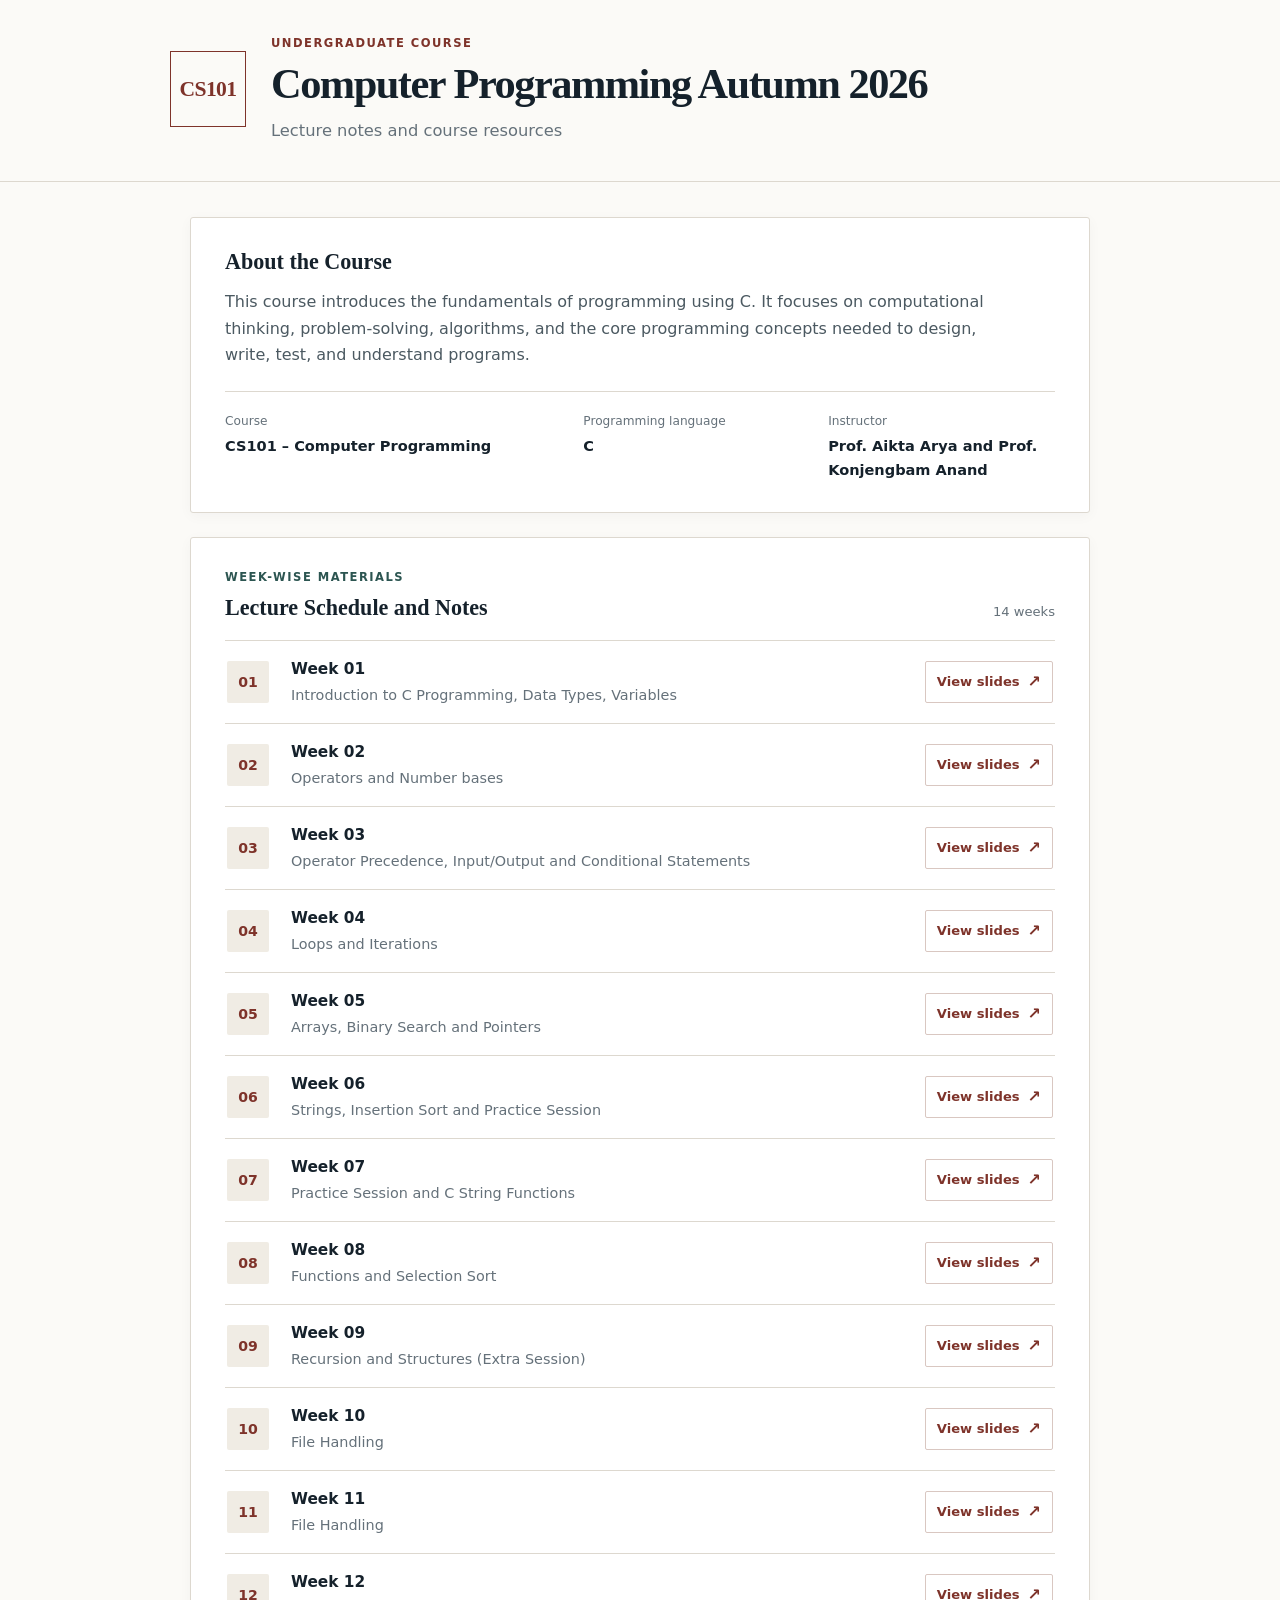
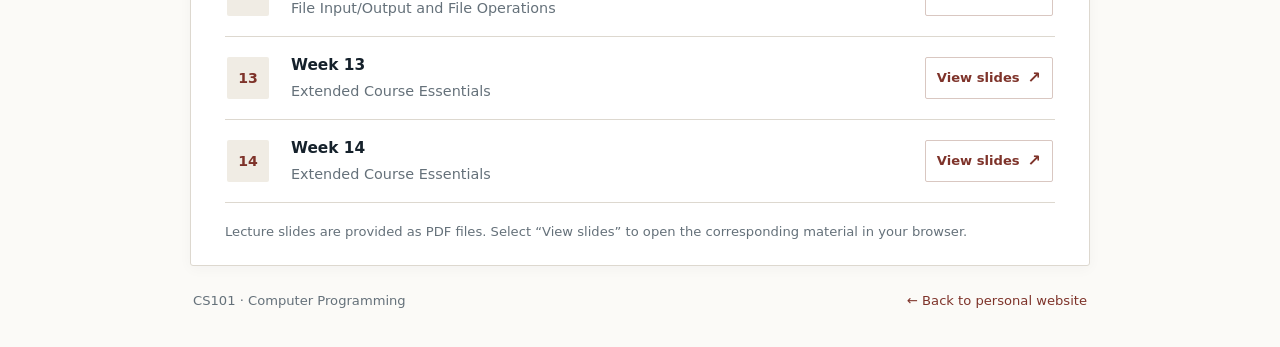
==== cs101/index.html @ c2912f99 "Add files via upload" ====
<!DOCTYPE html>
<html lang="en">
<head>
  <meta charset="UTF-8">
  <meta name="viewport" content="width=device-width, initial-scale=1.0">
  <meta name="description" content="CS101 Computer Programming course materials, week-wise lecture schedule and slides.">
  <title>CS101 | Computer Programming</title>
  <link rel="stylesheet" href="course.css">
</head>
<body>
  <header class="site-header">
    <div class="header-inner">
      <a class="course-mark" href="./" aria-label="CS101 home">CS101</a>
      <div class="header-copy">
        <p class="eyebrow">UNDERGRADUATE COURSE</p>
        <h1>Computer Programming Autumn 2026</h1>
        <p class="subtitle">Lecture notes and course resources</p>
      </div>
    </div>
  </header>

  <main class="container">
    <section class="intro" aria-labelledby="about-heading">
      <h2 id="about-heading">About the Course</h2>
      <p>
        This course introduces the fundamentals of programming using C. It focuses on
        computational thinking, problem-solving, algorithms, and the core programming
        concepts needed to design, write, test, and understand programs.
      </p>
      <div class="course-meta">
        <div><span class="meta-label">Course</span><span class="meta-value">CS101 – Computer Programming</span></div>
        <div><span class="meta-label">Programming language</span><span class="meta-value">C</span></div>
        <div><span class="meta-label">Instructor</span><span class="meta-value">Prof. Aikta Arya and Prof. Konjengbam Anand</span></div>
      </div>
    </section>

    <section class="schedule" aria-labelledby="schedule-heading">
      <div class="section-heading">
        <div>
          <p class="eyebrow section-eyebrow">WEEK-WISE MATERIALS</p>
          <h2 id="schedule-heading">Lecture Schedule and Notes</h2>
        </div>
        <span class="section-count">14 weeks</span>
      </div>

      <div class="week-list">
        <article class="week-row">
          <div class="week-number">01</div>
          <div class="week-details"><h3>Week 01</h3><p>Introduction to C Programming, Data Types, Variables</p></div>
          <a class="pdf-link" href="slides/Week1.pdf" target="_blank" rel="noopener">View slides <span>↗</span></a>
        </article>
        <article class="week-row">
          <div class="week-number">02</div>
          <div class="week-details"><h3>Week 02</h3><p>Operators and Number bases </p></div>
          <a class="pdf-link" href="slides/Week2.pdf" target="_blank" rel="noopener">View slides <span>↗</span></a>
        </article>
        <article class="week-row">
          <div class="week-number">03</div>
          <div class="week-details"><h3>Week 03</h3><p>Operator Precedence, Input/Output and Conditional Statements</p></div>
          <a class="pdf-link" href="slides/Week3.pdf" target="_blank" rel="noopener">View slides <span>↗</span></a>
        </article>
        <article class="week-row">
          <div class="week-number">04</div>
          <div class="week-details"><h3>Week 04</h3><p>Loops and Iterations</p></div>
          <a class="pdf-link" href="slides/Week4.pdf" target="_blank" rel="noopener">View slides <span>↗</span></a>
        </article>
        <article class="week-row">
          <div class="week-number">05</div>
          <div class="week-details"><h3>Week 05</h3><p>Arrays, Binary Search and Pointers</p></div>
          <a class="pdf-link" href="slides/Week5.pdf" target="_blank" rel="noopener">View slides <span>↗</span></a>
        </article>
        <article class="week-row">
          <div class="week-number">06</div>
          <div class="week-details"><h3>Week 06</h3><p>Strings, Insertion Sort and Practice Session</p></div>
          <a class="pdf-link" href="slides/Week6.pdf" target="_blank" rel="noopener">View slides <span>↗</span></a>
        </article>
        <article class="week-row">
          <div class="week-number">07</div>
          <div class="week-details"><h3>Week 07</h3><p>Practice Session and C String Functions</p></div>
          <a class="pdf-link" href="slides/Week7.pdf" target="_blank" rel="noopener">View slides <span>↗</span></a>
        </article>
        <article class="week-row">
          <div class="week-number">08</div>
          <div class="week-details"><h3>Week 08</h3><p>Functions and Selection Sort</p></div>
          <a class="pdf-link" href="slides/Week8.pdf" target="_blank" rel="noopener">View slides <span>↗</span></a>
        </article> 
        <article class="week-row">
          <div class="week-number">09</div>
          <div class="week-details"><h3>Week 09</h3><p>Recursion and Structures (Extra Session)</p></div>
          <a class="pdf-link" href="slides/Week9.pdf" target="_blank" rel="noopener">View slides <span>↗</span></a>
        </article>
        <article class="week-row">
          <div class="week-number">10</div>
          <div class="week-details"><h3>Week 10</h3><p>File Handling</p></div>
          <a class="pdf-link" href="slides/Week10.pdf" target="_blank" rel="noopener">View slides <span>↗</span></a>
        </article>
        <article class="week-row">
          <div class="week-number">11</div>
          <div class="week-details"><h3>Week 11</h3><p>File Handling</p></div>
          <a class="pdf-link" href="slides/Week11.pdf" target="_blank" rel="noopener">View slides <span>↗</span></a>
        </article>
        <article class="week-row">
          <div class="week-number">12</div>
          <div class="week-details"><h3>Week 12</h3><p>File Input/Output and File Operations</p></div>
          <a class="pdf-link" href="slides/Week12.pdf" target="_blank" rel="noopener">View slides <span>↗</span></a>
        </article>
        <article class="week-row">
          <div class="week-number">13</div>
          <div class="week-details"><h3>Week 13</h3><p>Extended Course Essentials</p></div>
          <a class="pdf-link" href="slides/Week13.pdf" target="_blank" rel="noopener">View slides <span>↗</span></a>
        </article>
        <article class="week-row">
          <div class="week-number">14</div>
          <div class="week-details"><h3>Week 14</h3><p>Extended Course Essentials</p></div>
          <a class="pdf-link" href="slides/Week14.pdf" target="_blank" rel="noopener">View slides <span>↗</span></a>
        </article>
      </div>
      <p class="materials-note">Lecture slides are provided as PDF files. Select “View slides” to open the corresponding material in your browser.</p>
    </section>

    <footer class="site-footer">
      <p>CS101 · Computer Programming</p>
      <a href="https://aikta-arya.github.io/">← Back to personal website</a>
    </footer>
  </main>
</body>
</html>
---- cs101/course.css ----
:root {
  color-scheme: light;
  --ink: #15212b;
  --muted: #65717a;
  --paper: #fbfaf7;
  --card: #ffffff;
  --line: #ddd8cf;
  --accent: #7e332a;
  --accent2: #2c5551;
  --soft: #f0ece4;
}

* { box-sizing: border-box; }
html { font-size: 16px; -webkit-text-size-adjust: 100%; }
body {
  margin: 0;
  background: var(--paper);
  color: var(--ink);
  font-family: Inter, ui-sans-serif, system-ui, -apple-system, BlinkMacSystemFont, "Segoe UI", sans-serif;
  font-size: 1rem;
  line-height: 1.65;
}
.site-header {
  background: rgba(251, 250, 247, .97);
  color: var(--ink);
  padding: 34px 24px 36px;
  border-bottom: 1px solid var(--line);
}
.header-inner {
  width: min(100%, 940px);
  margin: 0 auto;
  display: flex;
  align-items: center;
  gap: 25px;
}
.course-mark {
  display: grid;
  place-items: center;
  flex: 0 0 76px;
  width: 76px;
  height: 76px;
  border: 1px solid var(--accent);
  border-radius: 0;
  color: var(--accent);
  text-decoration: none;
  font-family: Georgia, serif;
  font-size: 1.35rem;
  font-weight: 700;
  letter-spacing: -.03em;
}
.eyebrow {
  margin: 0 0 7px;
  color: var(--accent);
  font-size: .72rem;
  font-weight: 800;
  letter-spacing: .13em;
}
.header-copy h1 {
  margin: 0;
  color: var(--ink);
  font-family: Georgia, serif;
  font-size: clamp(2rem, 5vw, 2.65rem);
  line-height: 1.15;
  letter-spacing: -.035em;
}
.subtitle { margin: 9px 0 0; color: var(--muted); font-size: 1.02rem; }
.container { width: min(100% - 40px, 900px); margin: 35px auto 0; }
.intro, .schedule {
  background: var(--card);
  border: 1px solid var(--line);
  border-radius: 3px;
  padding: 30px 34px;
  box-shadow: 0 3px 14px rgba(21, 33, 43, .035);
}
.intro h2, .schedule h2 { margin: 0; color: var(--ink); font-family: Georgia, serif; font-size: 1.38rem; line-height: 1.3; }
.intro > p { max-width: 760px; margin: 13px 0 22px; color: #4b5961; }
.course-meta {
  display: grid;
  grid-template-columns: 1.5fr 1fr 1fr;
  gap: 18px;
  padding-top: 19px;
  border-top: 1px solid var(--line);
}
.course-meta > div { display: flex; flex-direction: column; gap: 3px; }
.meta-label { color: var(--muted); font-size: .76rem; }
.meta-value { color: var(--ink); font-size: .91rem; font-weight: 600; }
.schedule { margin-top: 24px; padding-bottom: 22px; }
.section-heading { display: flex; align-items: end; justify-content: space-between; gap: 16px; margin-bottom: 18px; }
.section-eyebrow { color: var(--accent2); }
.section-count { color: var(--muted); font-size: .82rem; white-space: nowrap; }
.week-list { border-top: 1px solid var(--line); }
.week-row {
  display: grid;
  grid-template-columns: 48px minmax(0, 1fr) auto;
  align-items: center;
  gap: 16px;
  min-height: 83px;
  padding: 14px 2px;
  border-bottom: 1px solid var(--line);
}
.week-number {
  display: grid;
  place-items: center;
  width: 42px;
  height: 42px;
  border-radius: 2px;
  background: var(--soft);
  color: var(--accent);
  font-size: .88rem;
  font-weight: 750;
  font-variant-numeric: tabular-nums;
}
.week-details h3 { margin: 0 0 2px; color: var(--ink); font-size: .96rem; font-weight: 700; }
.week-details p { margin: 0; color: var(--muted); font-size: .9rem; }
.pdf-link {
  display: inline-flex;
  align-items: center;
  gap: 8px;
  padding: 7px 11px;
  border: 1px solid #d9c7c1;
  border-radius: 2px;
  color: var(--accent);
  font-size: .82rem;
  font-weight: 650;
  text-decoration: none;
  white-space: nowrap;
  transition: background .15s ease, border-color .15s ease;
}
.pdf-link:hover { background: #f7efec; border-color: var(--accent); }
.pdf-link span { font-size: 1rem; }
.schedule-note { color: var(--muted); font-size: .82rem; }
.materials-note { margin: 18px 0 0; color: var(--muted); font-size: .82rem; }
.site-footer {
  display: flex;
  justify-content: space-between;
  gap: 15px;
  padding: 24px 3px 35px;
  color: var(--muted);
  font-size: .82rem;
}
.site-footer p { margin: 0; }
.site-footer a { color: var(--accent); text-decoration: none; }
.site-footer a:hover { text-decoration: underline; }

@media (max-width: 640px) {
  .site-header { padding: 28px 20px 30px; }
  .header-inner { align-items: flex-start; gap: 16px; }
  .course-mark { flex-basis: 62px; width: 62px; height: 62px; font-size: 1.1rem; }
  .header-copy h1 { font-size: 1.85rem; }
  .subtitle { font-size: .92rem; }
  .container { width: min(100% - 24px, 900px); margin-top: 18px; }
  .intro, .schedule { padding: 22px 19px; }
  .course-meta { grid-template-columns: 1fr; gap: 12px; }
  .week-row { grid-template-columns: 39px minmax(0, 1fr); gap: 12px; padding: 13px 0; }
  .week-number { width: 36px; height: 36px; }
  .pdf-link, .schedule-note { grid-column: 2; justify-self: start; margin-top: -3px; }
  .section-heading { align-items: flex-start; }
  .section-heading h2 { font-size: 1.22rem; }
  .site-footer { flex-direction: column; gap: 6px; }
}
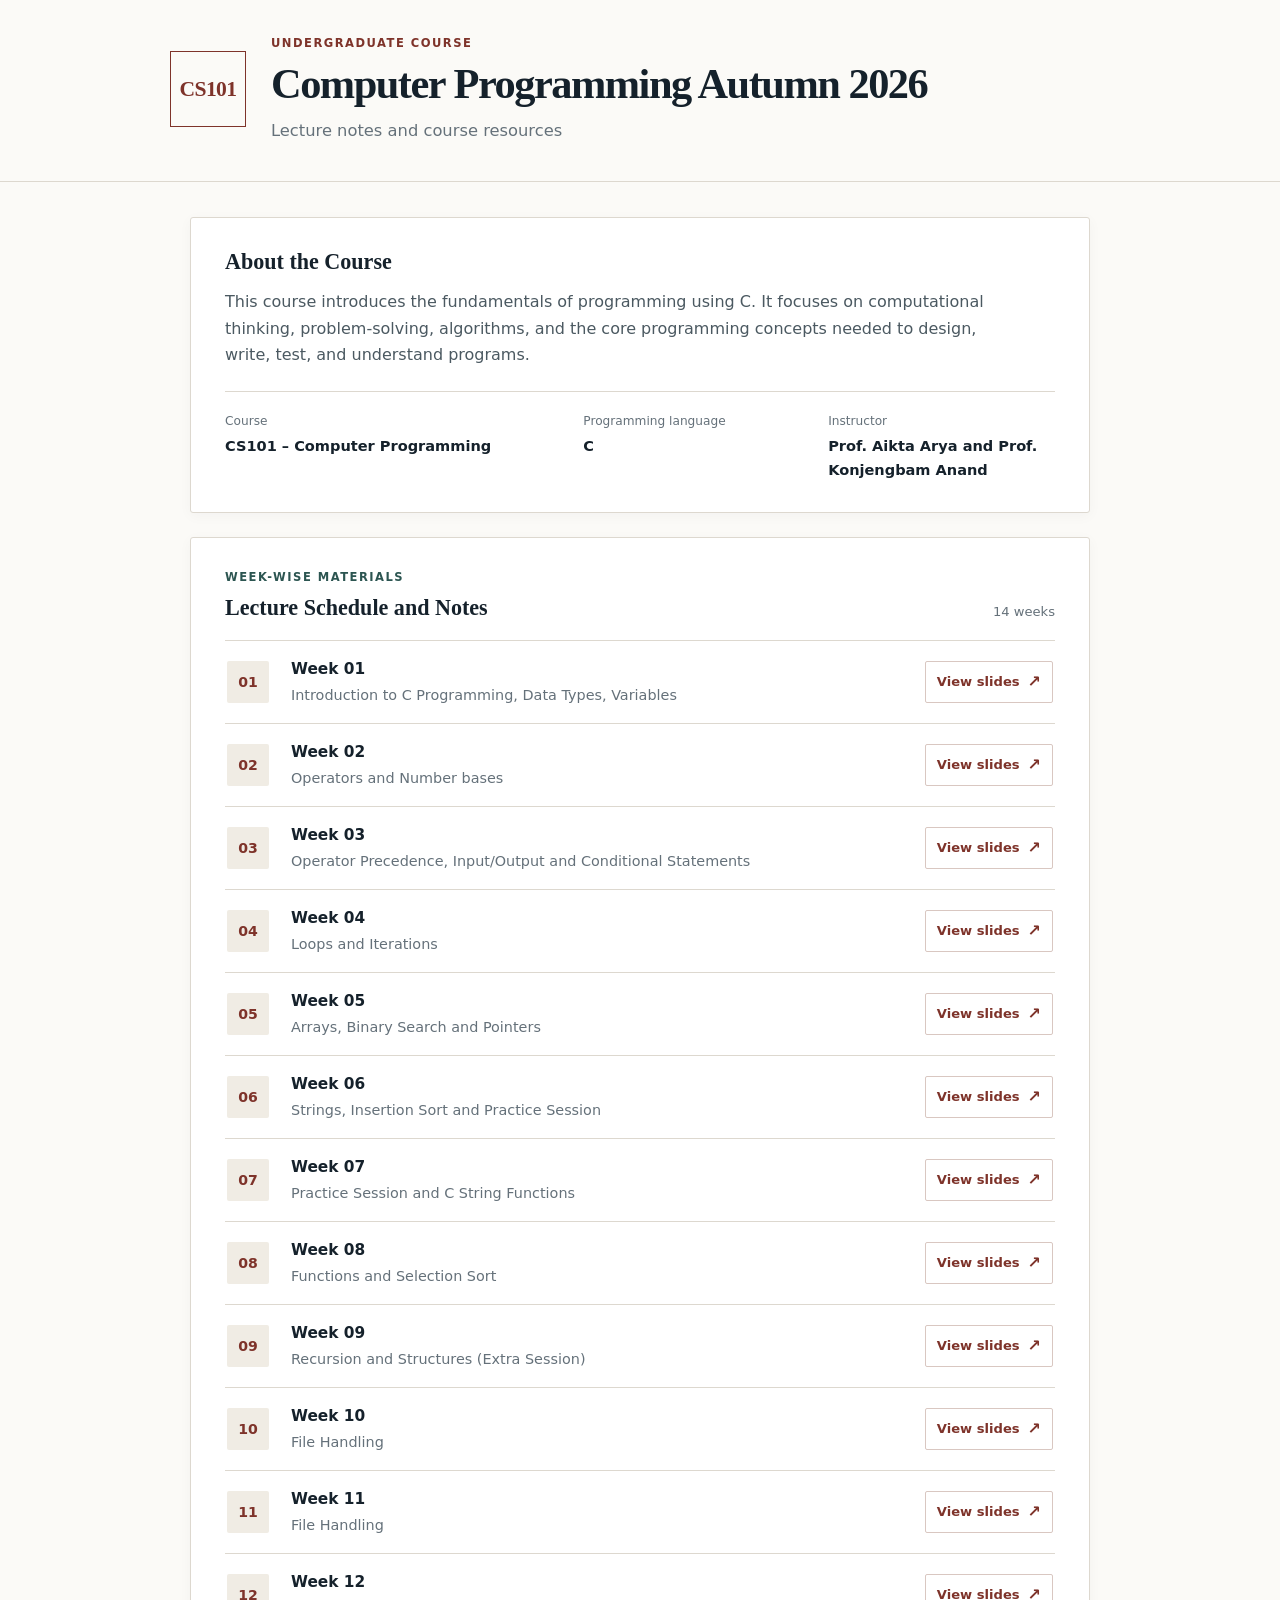
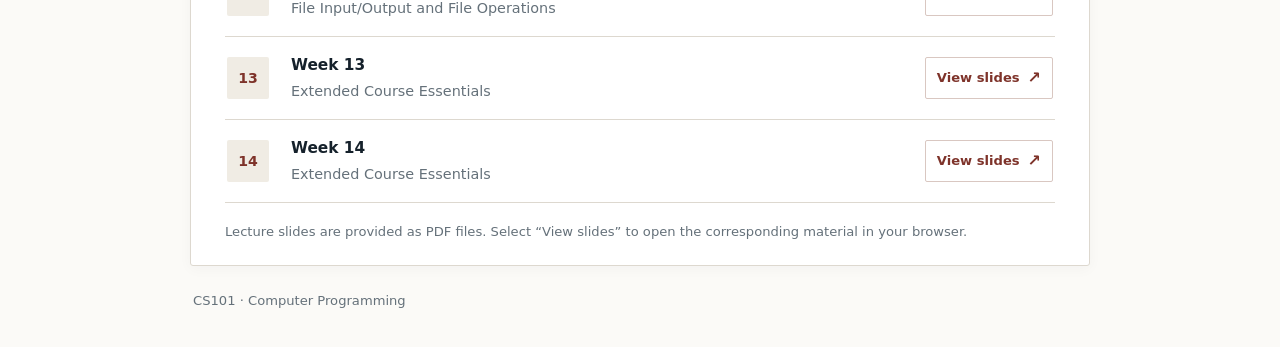
==== commit da2d93c3: "Update index.html" ====
--- a/cs101/index.html
+++ b/cs101/index.html
@@ -120,7 +120,7 @@
 
     <footer class="site-footer">
       <p>CS101 · Computer Programming</p>
-      <a href="https://aikta-arya.github.io/">← Back to personal website</a>
+      
     </footer>
   </main>
 </body>
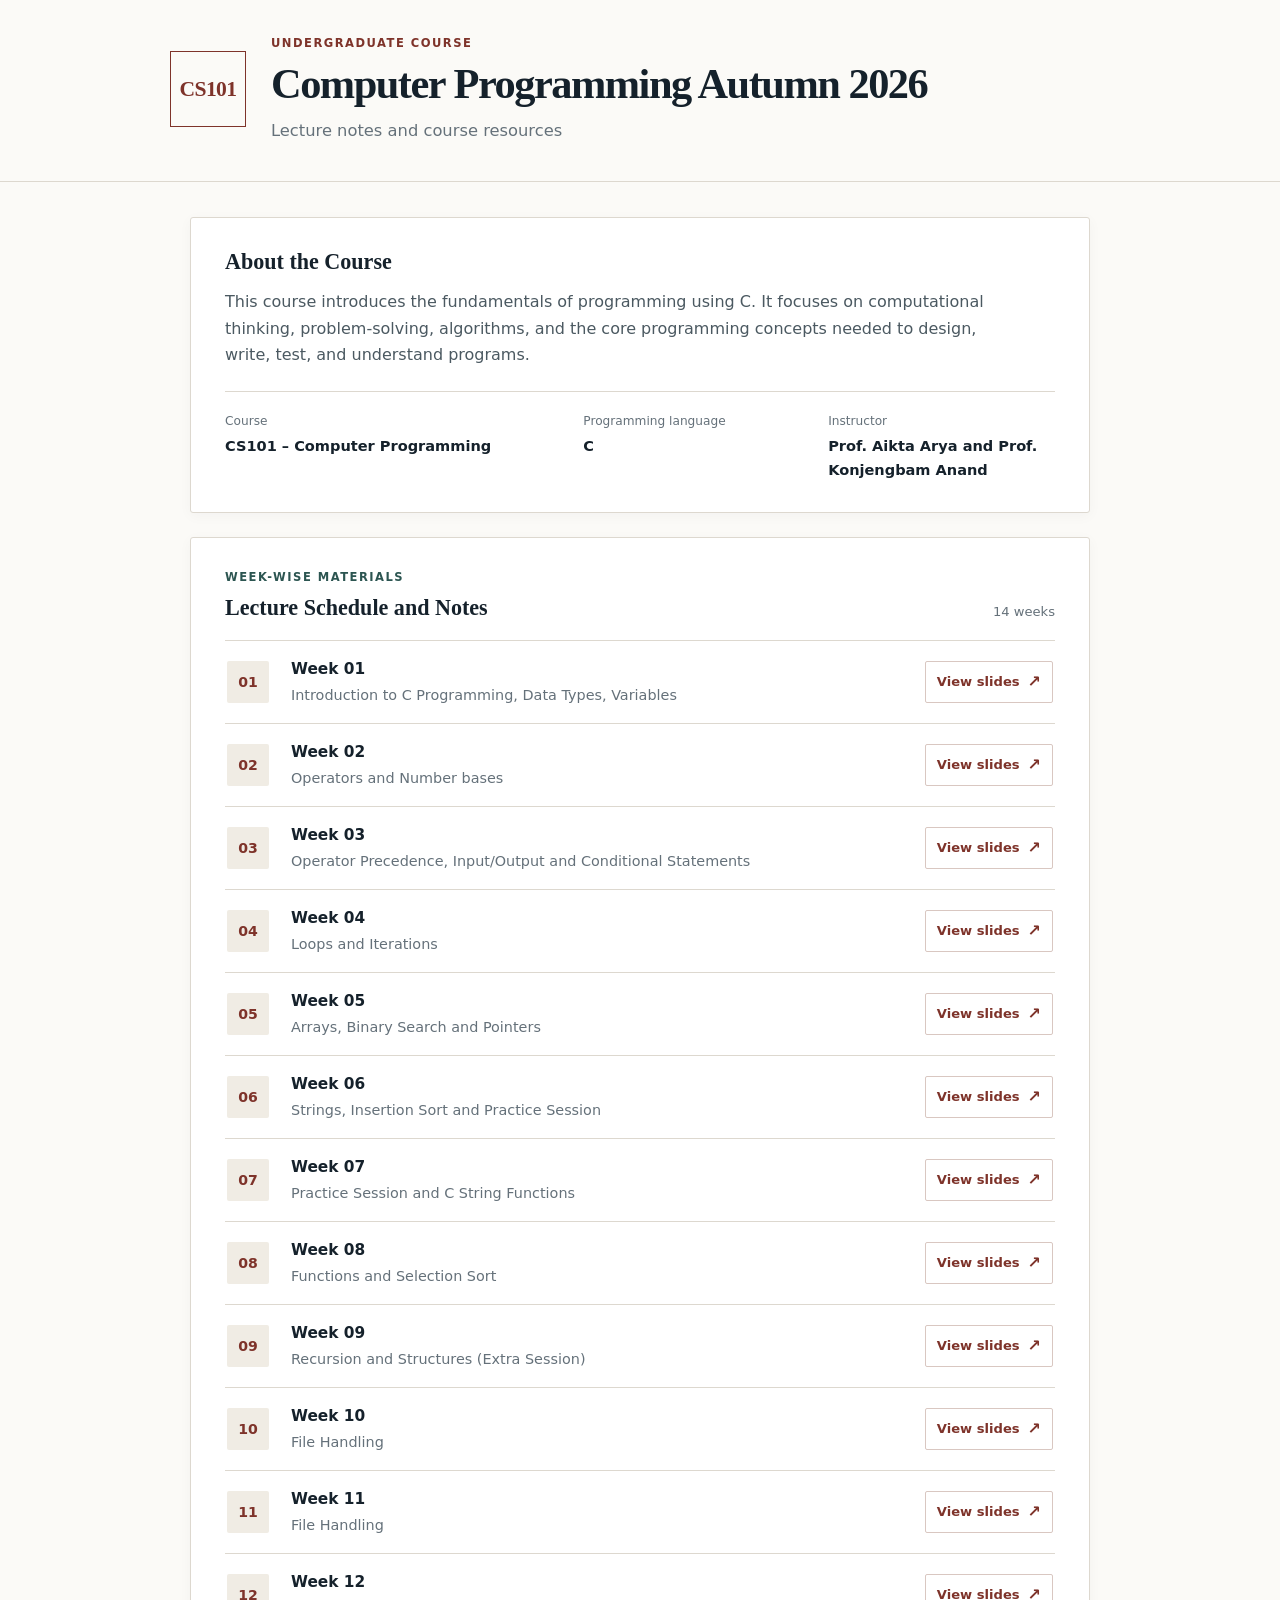
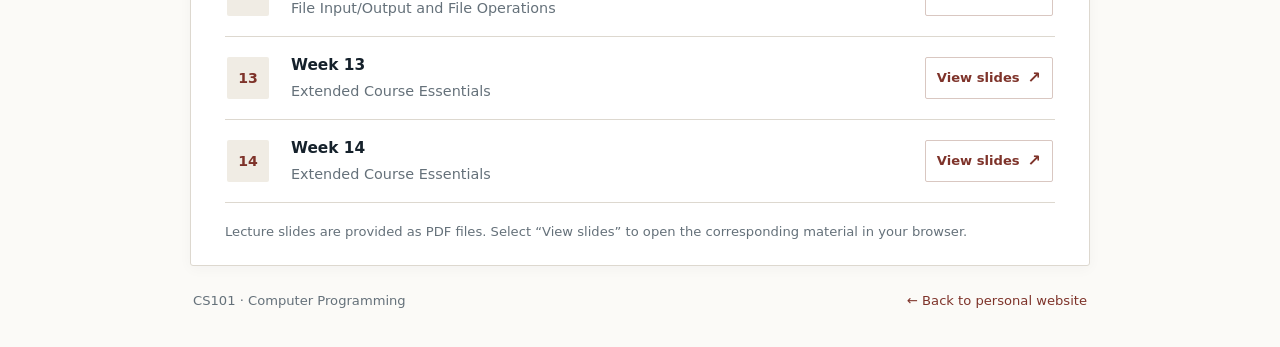
==== commit c01b4991: "Add link to personal website in footer" ====
--- a/cs101/index.html
+++ b/cs101/index.html
@@ -120,7 +120,7 @@
 
     <footer class="site-footer">
       <p>CS101 · Computer Programming</p>
-      
+      <a href="https://aikta-arya.github.io/">← Back to personal website</a>
     </footer>
   </main>
 </body>
